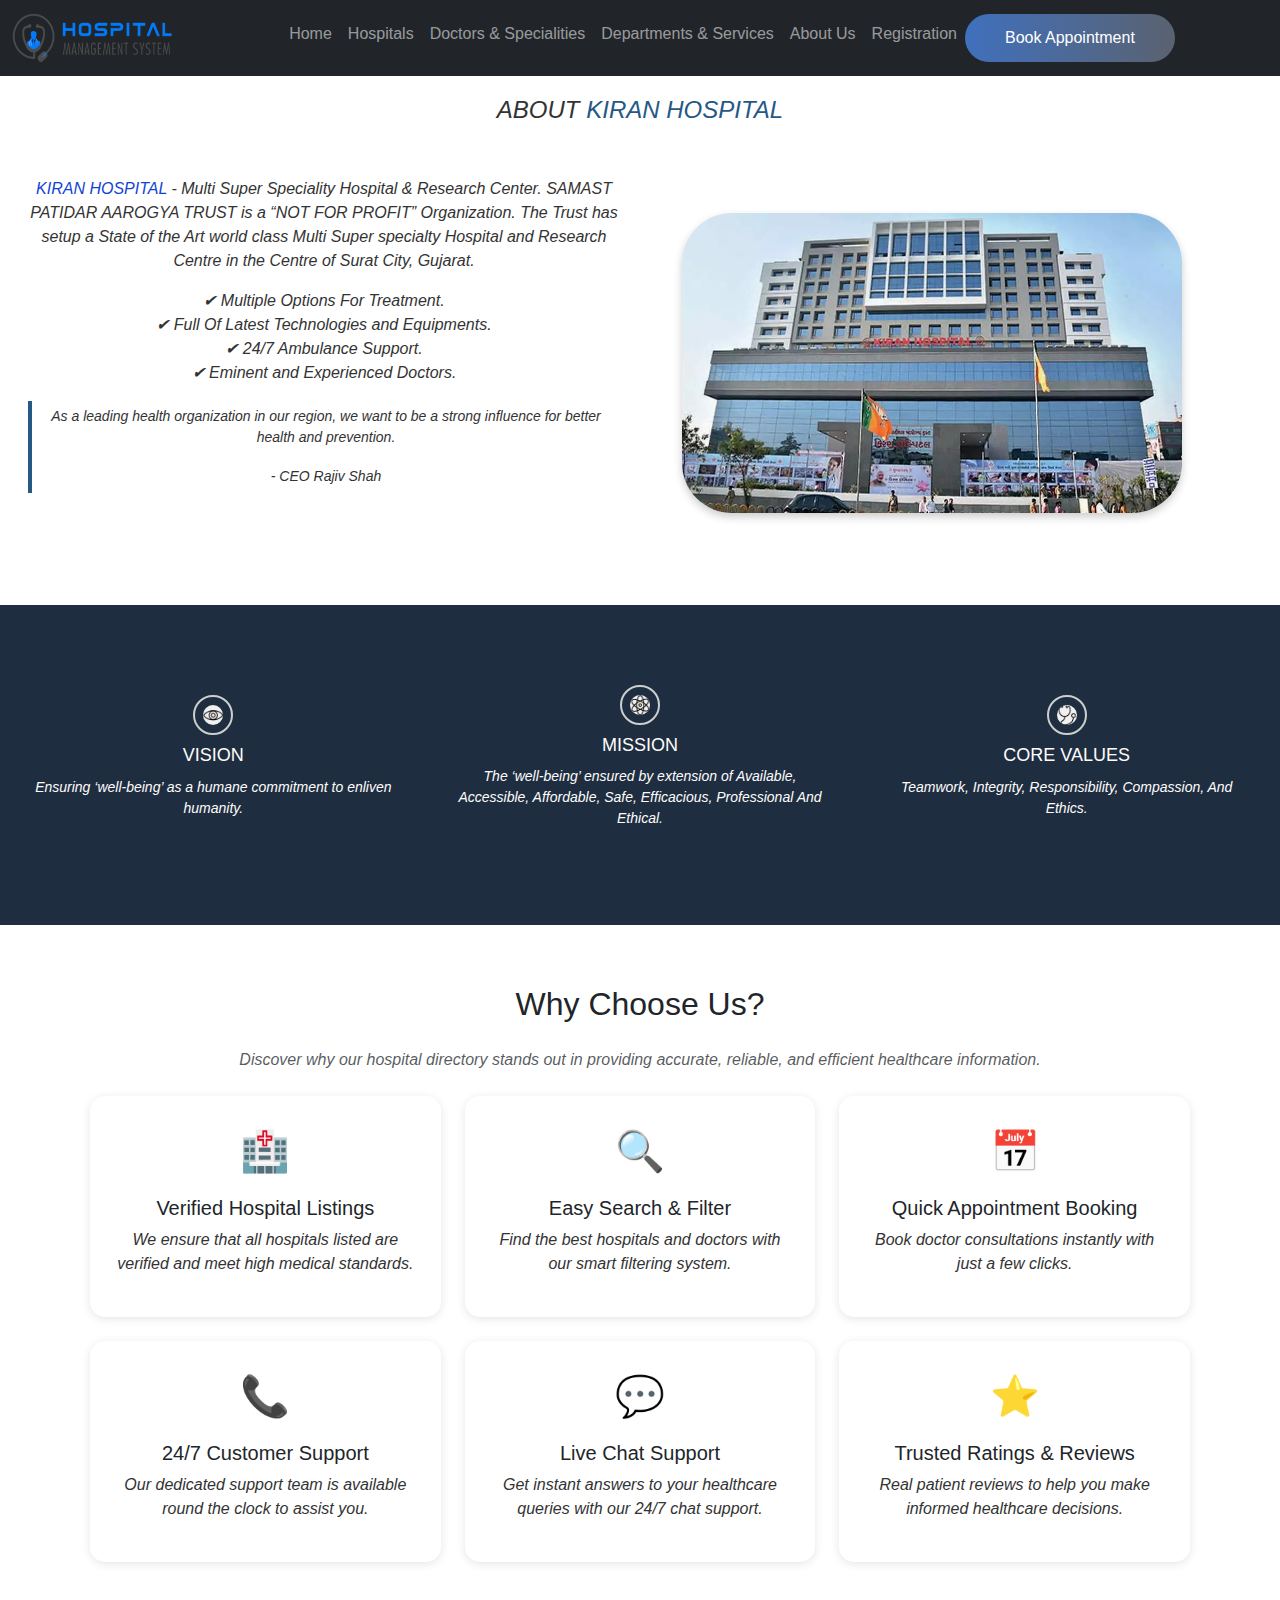
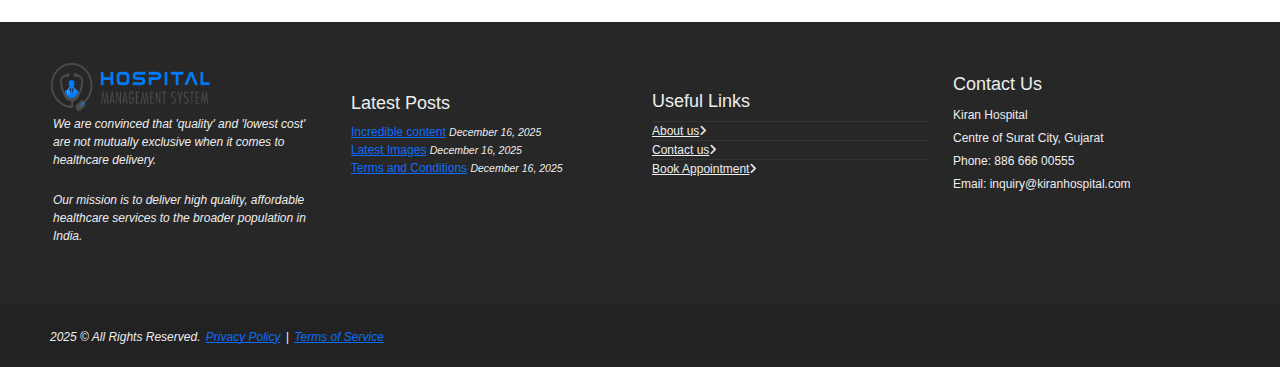
==== hospitality/about.html @ 4baf5c6f "upload files" ====
<!DOCTYPE html>
<html lang="en">
<head>
    <meta charset="UTF-8">
    <meta name="viewport" content="width=device-width, initial-scale=1.0">
    <title>hms about</title>

    <!-- Web Fonts -->
    <link rel="stylesheet" href="//fonts.googleapis.com/css?family=Open+Sans:400,300,600&amp;subset=cyrillic,latin">

    <!-- Bootstrap CSS -->
    <link href="https://cdn.jsdelivr.net/npm/bootstrap@5.3.0/dist/css/bootstrap.min.css" rel="stylesheet">
    <link rel="stylesheet" href="https://cdn.jsdelivr.net/npm/bootstrap@5.2.3/dist/css/bootstrap.min.css">
    <link rel="stylesheet" href="https://cdnjs.cloudflare.com/ajax/libs/font-awesome/6.7.2/css/all.min.css"/>
    <!-- Custom CSS -->
    <link rel="stylesheet" href="css\header.css">
    <link rel="stylesheet" href="css\about.css">
    <link rel="stylesheet" href="css\hospital.css">
    <link rel="stylesheet" href="css\profile.css">
    <link rel="stylesheet" href="css\footer.css">
</head>
<body>
    <!-- Navigation Bar -->
    <nav class="navbar navbar-expand-lg navbar-dark bg-dark">
        <div class="container-fluid">
            <a class="navbar-brand" href="index.html">
                <img src="img\logo\hms.png" width="160" height="50" alt="Logo">
            </a>
            <button class="navbar-toggler" type="button" data-bs-toggle="collapse" data-bs-target="#navbarNav">
                <span class="navbar-toggler-icon"></span>
            </button>
            <div class="collapse navbar-collapse" id="navbarNav">
                <ul class="navbar-nav mx-auto">
                    <li class="nav-item"><a class="nav-link" href="index.html">Home</a></li>
                    <li class="nav-item"><a class="nav-link" href="hospital.html">Hospitals</a></li>
                    <li class="nav-item"><a class="nav-link" href="doctor.html">Doctors & Specialities</a></li>
                    <li class="nav-item"><a class="nav-link" href="department.html">Departments & Services</a></li>
                    <li class="nav-item"><a class="nav-link" href="about.html">About Us</a></li>
                    <li id="registerOption" class="nav-item"><a class="nav-link" href="register.html">Registration</a></li>
                    <button class="nav-button animated-btn" onclick="redirectToBooking()">Book Appointment</button>
                    <li id="profileNav" class="nav-item" style="display: none;">
                        <div id="profileContainer">
                            <div id="profileLogo" class="profile-logo"></div>
                            <span id="profileInitial" style="display: none;">U</span>
                            <span id="dropdownArrow">▼</span>
                        </div>
                        <div id="profileDropdown" class="dropdown1">
                            <a href="profile.html">Edit Profile</a>
                            <a href="#">Help & Support</a>
                            <a href="#" id="logout">Logout</a>
                        </div>
                    </li>
                </ul>
            </div>
        </div>
    </nav>

    <!--==== About Heading ====-->
    <!-- ===About Section 1 ===-->
    <!-- Slider with Content -->
    <div id="slide" style="position: relative; text-align: center; color: white;">
        <div class="slideshow-container">
            <!-- Slide 1 -->
            <div class="mySlides">
                <h2>ABOUT<span style="color: #265885;"> KIRAN HOSPITAL</span></h2><br>
                <div class="row">
                    <div class="col-md-6" style="margin-bottom: 40px; padding: 20px;">
                        <p><span style="color: #1343d5;">KIRAN HOSPITAL </span> - Multi Super Speciality Hospital & Research Center. SAMAST PATIDAR AAROGYA TRUST is a “NOT FOR PROFIT” Organization. The Trust has setup a State of the Art world class Multi Super specialty Hospital and Research Centre in the Centre of Surat City, Gujarat.</p>
                        <ul class="list-unstyled">
                            <li>✔ Multiple Options For Treatment.</li>
                            <li>✔ Full Of Latest Technologies and Equipments.</li>
                            <li>✔ 24/7 Ambulance Support.</li>
                            <li>✔ Eminent and Experienced Doctors.</li>
                        </ul>
                        <blockquote>
                            <p>As a leading health organization in our region, we want to be a strong influence for better health and prevention.</p>
                            <small>- CEO Rajiv Shah</small>
                        </blockquote>
                    </div>
                    <div class="col-md-6">
                        <img style="border-radius: 50px; margin-left: 30px;" src="img\bg\kiran.jpg" width="500" height="350" alt="">
                    </div>
                </div>
            </div>

            <!-- Slide 2 -->
            <div class="mySlides">
                <h2>ABOUT<span style="color: #265885;"> SUNSHINE GLOBAL HOSPITAL</span></h2><br>
                <div class="row">
                    <div class="col-md-6" style="margin-bottom: 40px; padding: 20px;">
                        <p><span style="color: #2a39d6;">SUNSHINE GLOBAL HOSPITAL</span> - (A unit of M/s. Baroda Medicare Private Limited), located strategically in Vadodara and Surat, are NABH Accredited Multi-Specialty Hospitals offering super specialty services for over 14 and 9 years respectively.</p>
                        <ul class="list-unstyled">
                            <li>✔ Advanced heart surgeries.</li>
                            <li>✔ 24/7 Emergency Cardiac Care.</li>
                            <li>✔ Non-invasive heart treatments.</li>
                        </ul>
                        <blockquote>
                            <p>As leading Tertiary Care Hospitals in Central and South Gujarat, we provide comprehensive 24*7 healthcare solutions. </p>
                            <small>- CEO Ravindra V. Karanjekar</small>
                        </blockquote>
                    </div>
                    <div class="col-md-6">
                        <img style="border-radius: 50px; margin-left: 30px;" src="img\bg\sunshine.jpg" width="500" height="350" alt="">
                    </div>
                </div>
            </div>

            <!-- Slide 3 -->
            <div class="mySlides">
                <h2>ABOUT<span style="color: #265885;"> UNIQUE HOSPITAL</span></h2><br>
                <div class="row">
                    <div class="col-md-6" style="margin-bottom: 40px; padding: 20px;">
                        <p><span style="color: #214fe5;">UNIQUE HOSPITAL</span> - The best healthcare professionals provide Comprehensive healthcare. It is located at Adajan. It provides advanced levels of care in over different specialties including Plastic Surgery, Gynecology and Obstetrics, Pediatrics, Psychology, Physiotherapy, Radiology, Neurology, Urology.</p>
                        <ul class="list-unstyled">
                            <li>✔ High-Resolution MRI & CT Scans.</li>
                            <li>✔ Fully Automated Pathology Lab.</li>
                        </ul>
                        <blockquote>
                            <p> A leading healthcare institution dedicated to providing a wide range of medical services and treatments. </p>
                            <small>- CEO Parshottam G. Koradia</small>
                        </blockquote>
                    </div>
                    <div class="col-md-6">
                        <img style="border-radius: 50px; margin-left: 30px;" src="img\bg\unique1.jpg" width="500" height="350" alt="">
                    </div>
                </div>
            </div>

            <!-- Navigation Buttons -->
            <a class="prev" onclick="plusSlides(-1)">&#10094;</a>
            <a class="next" onclick="plusSlides(1)">&#10095;</a>
        </div>

        <!-- Dots for Navigation -->
        <div style="text-align:center; margin-top: 10px;">
            <span class="dot" onclick="currentSlide(1)"></span>
            <span class="dot" onclick="currentSlide(2)"></span>
            <span class="dot" onclick="currentSlide(3)"></span>
        </div>
    </div><br>  
    <!-- JavaScript -->
    <script>
        let slideIndex = 1;
        showSlides(slideIndex);

        function plusSlides(n) {
        showSlides(slideIndex += n);
        }

        function currentSlide(n) {
        showSlides(slideIndex = n);
        }

        function showSlides(n) {
        let i;
        let slides = document.getElementsByClassName("mySlides");
        let dots = document.getElementsByClassName("dot");
        
        if (n > slides.length) { slideIndex = 1; }
        if (n < 1) { slideIndex = slides.length; }
        
        for (i = 0; i < slides.length; i++) {
            slides[i].style.display = "none";
        }
        
        for (i = 0; i < dots.length; i++) {
            dots[i].className = dots[i].className.replace(" active", "");
        }
        
        slides[slideIndex - 1].style.display = "block";
        dots[slideIndex - 1].className += " active";
        }

        // Auto Slide Change Every 5 Seconds
        setInterval(() => { plusSlides(1); }, 5000);
    </script>            
    <!-- ===End About Section 1 ===-->

    <!--=== About Section 2 ===-->
    <div class="container-fluid aboutSection">
        <div class="row service-block-v6 text-center">
            <div class="col-md-4">
                <i class="icon-custom rounded-x icon-color-u">
                    <img class="icon" src="img\medical\002.png">
                </i>
                <div class="service-desc">
                    <h2>Vision</h2>
                    <p>Ensuring ‘well-being’ as a humane commitment to enliven humanity.</p>
                </div>
            </div>
            <div class="col-md-4">
                <i class="icon-custom rounded-x icon-color-u">
                    <img class="icon" src="img\medical\007.png">
                </i>
                <div class="service-desc">
                    <h2>Mission</h2>
                    <p>The ‘well-being’ ensured by extension of Available, Accessible, Affordable, Safe, Efficacious, Professional And Ethical.</p>
                </div>
            </div>
            <div class="col-md-4">
                <i class="icon-custom rounded-x icon-color-u">
                    <img class="icon" src="img\medical\008.png">
                </i>
                <div class="service-desc">
                    <h2>Core Values</h2>
                    <p>Teamwork, Integrity, Responsibility, Compassion, And Ethics.</p>
                </div>
            </div>
        </div><!-- /row -->
    </div><!-- /container-fluid -->
    <!--=== End About Section 2===-->

    <!--=== About Section 3 ===-->
    <div class="container choose-section">
        <h2 class="mb-4">Why Choose Us?</h2>
        <p class="text-muted">Discover why our hospital directory stands out in providing accurate, reliable, and efficient healthcare information.</p>
        
        <div class="row mt-4">
            <div class="col-md-4 fade-in">
                <div class="choose-card">
                    <div class="icon">🏥</div>
                    <h5>Verified Hospital Listings</h5>
                    <p>We ensure that all hospitals listed are verified and meet high medical standards.</p>
                </div>
            </div>
            <div class="col-md-4 fade-in">
                <div class="choose-card">
                    <div class="icon">🔍</div>
                    <h5>Easy Search & Filter</h5>
                    <p>Find the best hospitals and doctors with our smart filtering system.</p>
                </div>
            </div>
            <div class="col-md-4 fade-in">
                <div class="choose-card">
                    <div class="icon">📅</div>
                    <h5>Quick Appointment Booking</h5>
                    <p>Book doctor consultations instantly with just a few clicks.</p>
                </div>
            </div>
        </div>

        <div class="row mt-4">
            <div class="col-md-4 fade-in">
                <div class="choose-card">
                    <div class="icon">📞</div>
                    <h5>24/7 Customer Support</h5>
                    <p>Our dedicated support team is available round the clock to assist you.</p>
                </div>
            </div>
            <div class="col-md-4 fade-in">
                <div class="choose-card">
                    <div class="icon">💬</div>
                    <h5>Live Chat Support</h5>
                    <p>Get instant answers to your healthcare queries with our 24/7 chat support.</p>
                </div>
            </div>            
            <div class="col-md-4 fade-in">
                <div class="choose-card">
                    <div class="icon">⭐</div>
                    <h5>Trusted Ratings & Reviews</h5>
                    <p>Real patient reviews to help you make informed healthcare decisions.</p>
                </div>
            </div>
        </div>
    </div>

    <script>
        $(document).ready(function () {
            function revealElements() {
                $(".fade-in").each(function () {
                    var elementTop = $(this).offset().top;
                    var windowBottom = $(window).scrollTop() + $(window).height();
                    if (elementTop < windowBottom - 50) {
                        $(this).addClass("visible");
                    }
                });
            }
            revealElements();
            $(window).scroll(revealElements);
        });
    </script>

    <!--=== End About Section 3===-->
    
    
    <!--==== Footer ====-->
    <div class="footer-v1">
        <div class="footer">
            <div class="container1">
                <div class="row">
                    <!-- About -->
                    <div class="col-md-3 md-margin-bottom-40">
                        <a href="index.html"><img id="logo-footer" class="footer-logo" src="img\logo\hms.png" width="160" height="50" alt="Logo" alt=""></a>
                        <p>We are convinced that 'quality' and 'lowest cost' are not mutually exclusive when it comes to healthcare delivery.</p>
                        <p>Our mission is to deliver high quality, affordable healthcare services to the broader population in India.</p>
                    </div><!--/col-md-3-->
                    <!-- End About -->

                    <!-- Latest -->
                    <div class="col-md-3" style="margin-bottom: 40px;">
                        <div class="posts">
                            <div class="headline"><h2>Latest Posts</h2></div>
                            <ul class="list-unstyled latest-list">
                                <li>
                                    <a href="blog.html">Incredible content</a>
                                    <small>December 16, 2025</small>
                                </li>
                                <li>
                                    <a href="gallery.html">Latest Images</a>
                                    <small>December 16, 2025</small>
                                </li>
                                <li>
                                    <a href="terms.html">Terms and Conditions</a>
                                    <small>December 16, 2025</small>
                                </li>
                            </ul>
                        </div>
                    </div><!--/col-md-3-->
                    <!-- End Latest -->

                    <!-- Link List -->
                    <div class="col-md-3" style="margin-bottom: 40px;">
                        <div class="headline"><h2>Useful Links</h2></div>
                        <ul class="list-unstyled link-list">
                            <li><a href="about.html">About us</a><i class="fa fa-angle-right"></i></li>
                            <li><a href="contact.html">Contact us</a><i class="fa fa-angle-right"></i></li>
                            <li><a href="book.html">Book Appointment</a><i class="fa fa-angle-right"></i></li>
                        </ul>
                    </div><!--/col-md-3-->
                    <!-- End Link List -->

                    <!-- Address -->
                    <div class="col-md-3 map-img" style="margin-bottom: 40px;">
                        <div class="headline"><h2>Contact Us</h2></div>
                        <address class="md-margin-bottom-40">
                            Kiran Hospital <br />
                            Centre of Surat City, Gujarat <br />
                            Phone: 886 666 00555 <br />
                            Email: inquiry@kiranhospital.com  
                        </address>
                    </div><!--/col-md-3-->
                    <!-- End Address -->
                </div>
            </div>
        </div><!--/footer-->

        <div class="copyright">
            <div class="container1">
                <div class="row">
                    <div class="col-md-6">
                        <p>
                            2025 &copy; All Rights Reserved.
                            <a href="privacy.html">Privacy Policy</a> | <a href="terms.html">Terms of Service</a>
                        </p>
                    </div>
                    <!-- Social Links -->
                    <!-- <div class="col-md-6">
                        <ul class="footer-socials list-inline">
                            <li>
                                <a href="http://www.facebook.com" class="tooltips" data-toggle="tooltip" data-placement="top" title="" data-original-title="Facebook">
                                    <i class="fa fa-facebook"></i>
                                </a>
                            </li>
                            <li>
                                <a href="http://www.skype.com" class="tooltips" data-toggle="tooltip" data-placement="top" title="" data-original-title="Skype">
                                    <i class="fa fa-skype"></i>
                                </a>
                            </li>
                            <li>
                                <a href="http://www.googleplus.com" class="tooltips" data-toggle="tooltip" data-placement="top" title="" data-original-title="Google Plus">
                                    <i class="fa fa-google-plus"></i>
                                </a>
                            </li>
                            <li>
                                <a href="http://www.linkedin.com" class="tooltips" data-toggle="tooltip" data-placement="top" title="" data-original-title="Linkedin">
                                    <i class="fa fa-linkedin"></i>
                                </a>
                            </li>
                            <li>
                                <a href="http://www.Pinterest.com" class="tooltips" data-toggle="tooltip" data-placement="top" title="" data-original-title="Pinterest">
                                    <i class="fa fa-pinterest"></i>
                                </a>
                            </li>
                            <li>
                                <a href="http://www.twitter.com" class="tooltips" data-toggle="tooltip" data-placement="top" title="" data-original-title="Twitter">
                                    <i class="fa fa-twitter"></i>
                                </a>
                            </li>
                        </ul>
                    </div> -->
                    <!-- End Social Links -->
                </div>
            </div>
        </div><!--/copyright-->
    </div>
    <!--=== End Footer ===-->

    <!-- Bootstrap JS and jQuery -->
    <!-- <script src="https://code.jquery.com/jquery-3.7.0.min.js"></script> -->
    <script src="https://cdn.jsdelivr.net/npm/bootstrap@5.3.0/dist/js/bootstrap.bundle.min.js"></script>

    <!-- Custom JS -->
    <script src="script.js"></script>
    <script src="js/header.js"></script>

</body>
</html>
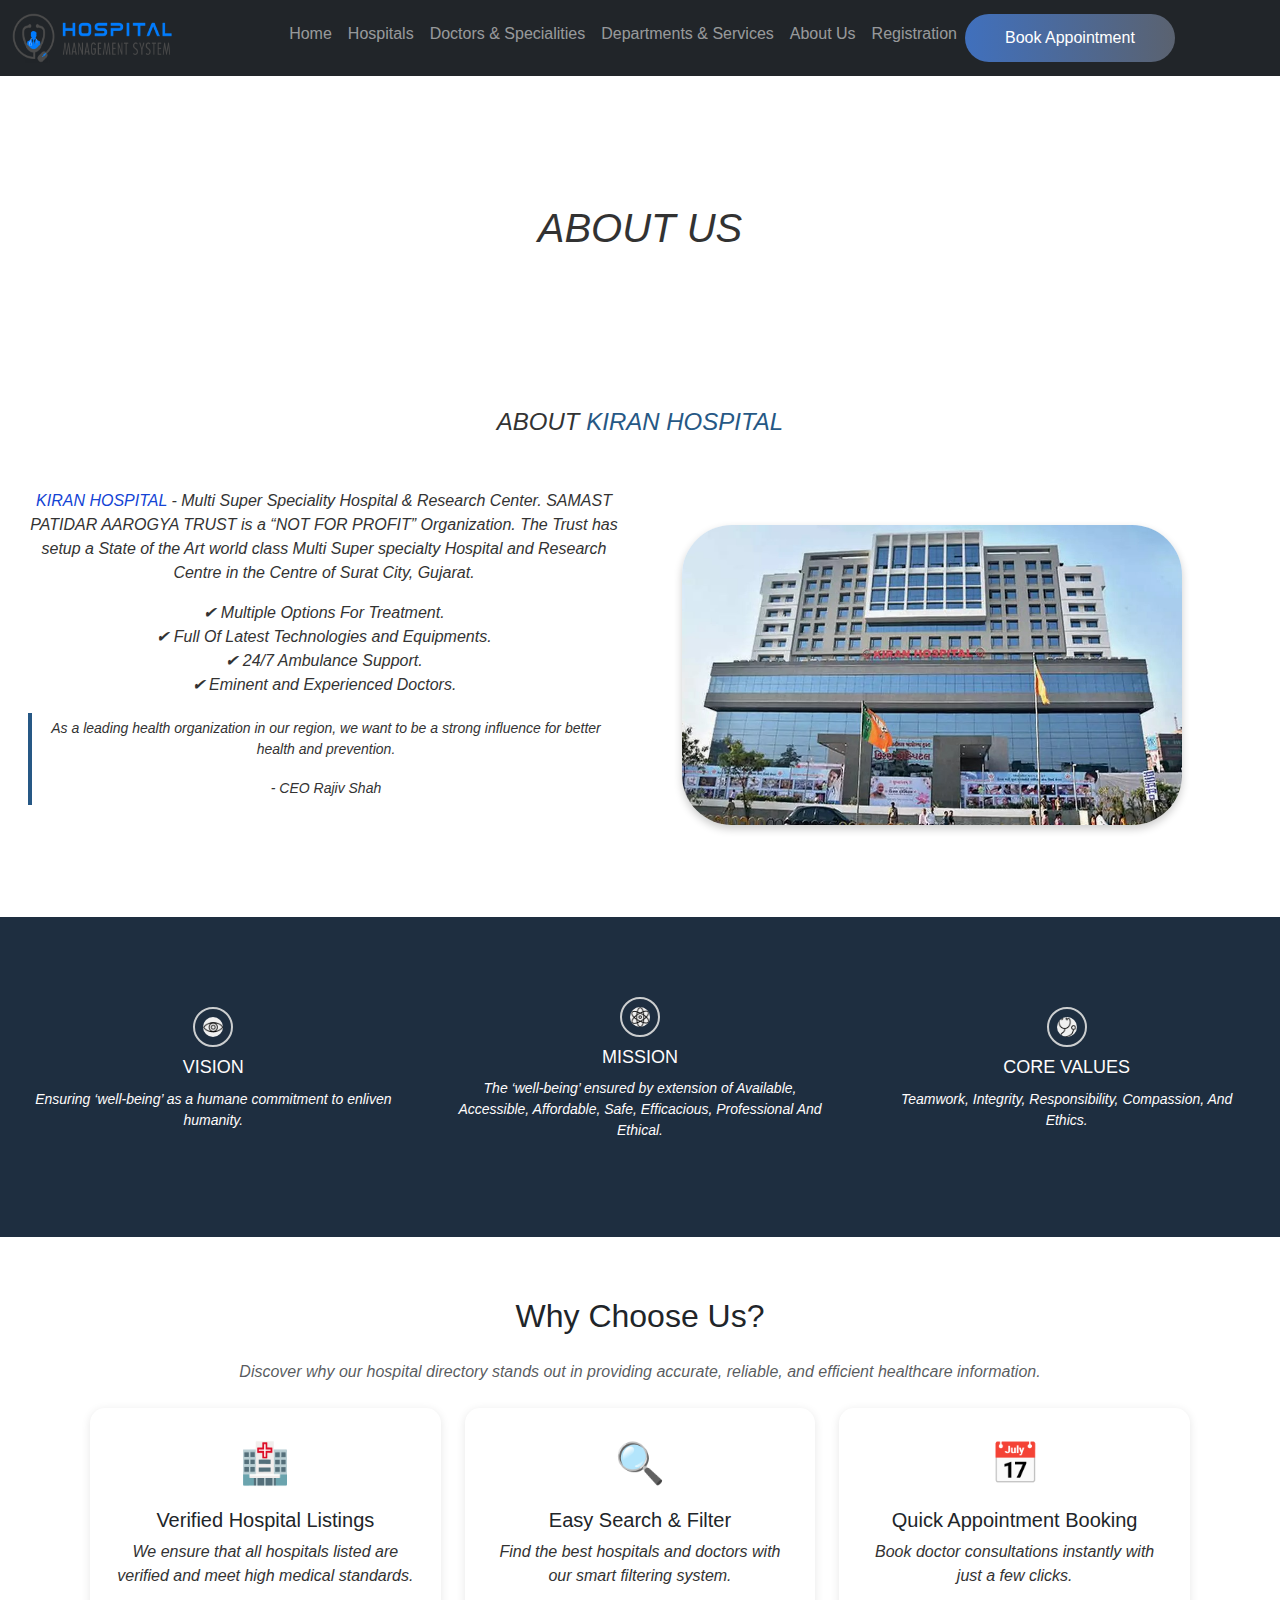
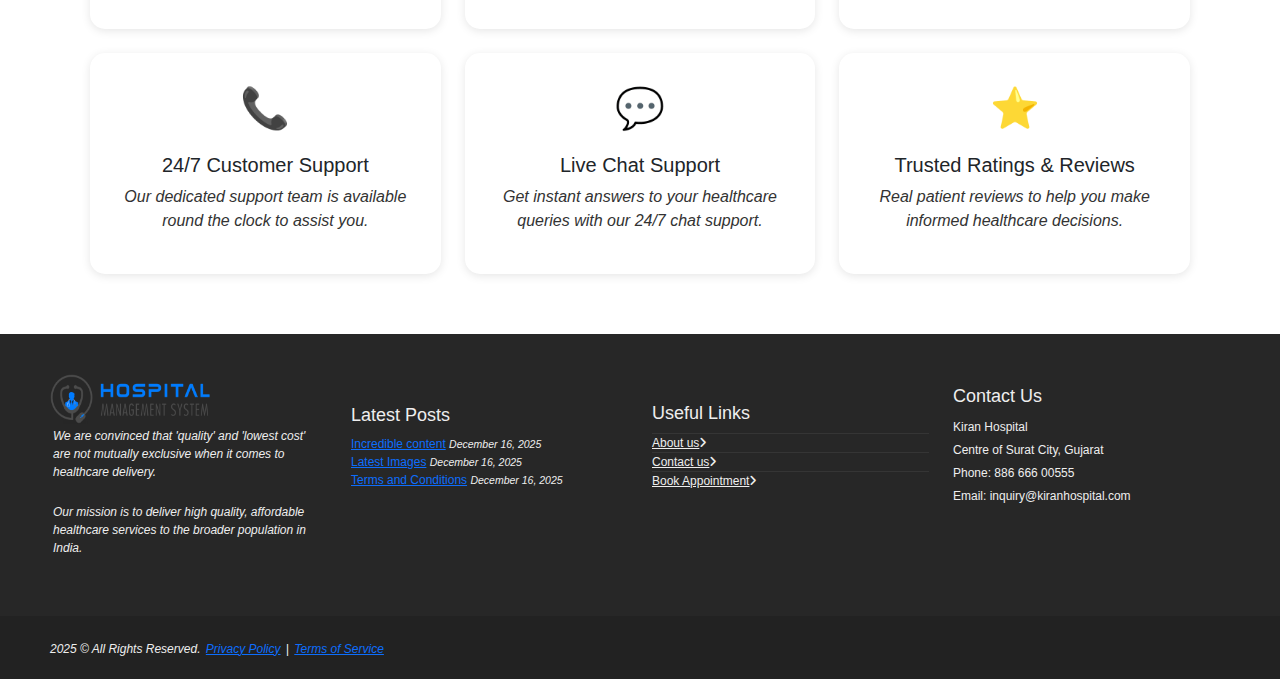
==== commit d7a170cd: "upload" ====
--- a/hospitality/about.html
+++ b/hospitality/about.html
@@ -15,7 +15,6 @@
     <!-- Custom CSS -->
     <link rel="stylesheet" href="css\header.css">
     <link rel="stylesheet" href="css\about.css">
-    <link rel="stylesheet" href="css\hospital.css">
     <link rel="stylesheet" href="css\profile.css">
     <link rel="stylesheet" href="css\footer.css">
 </head>
@@ -38,16 +37,16 @@
                     <li class="nav-item"><a class="nav-link" href="about.html">About Us</a></li>
                     <li id="registerOption" class="nav-item"><a class="nav-link" href="register.html">Registration</a></li>
                     <button class="nav-button animated-btn" onclick="redirectToBooking()">Book Appointment</button>
-                    <li id="profileNav" class="nav-item" style="display: none;">
-                        <div id="profileContainer">
-                            <div id="profileLogo" class="profile-logo"></div>
-                            <span id="profileInitial" style="display: none;">U</span>
+                    <li id="profileNav" class="nav-item dropdown" style="display: none;">
+                        <div id="profileContainer" class="profile-logo-container">
+                            <img id="navProfilePic" class="profile-img" src="" alt="Profile" style="display: none;">
+                            <div id="navProfileInitial" class="profile-initial">U</div>
                             <span id="dropdownArrow">▼</span>
                         </div>
-                        <div id="profileDropdown" class="dropdown1">
-                            <a href="profile.html">Edit Profile</a>
-                            <a href="#">Help & Support</a>
-                            <a href="#" id="logout">Logout</a>
+                        <div id="profileDropdown" class="dropdown-menu">
+                            <a href="profile.html" class="dropdown-item">Edit Profile</a>
+                            <a href="#" class="dropdown-item">Help & Support</a>
+                            <a href="#" id="logout" class="dropdown-item">Logout</a>
                         </div>
                     </li>
                 </ul>
@@ -56,6 +55,11 @@
     </nav>
 
     <!--==== About Heading ====-->
+    <section class="parallax-1">
+        <div class="parallax-inner">
+            <center><h1>ABOUT US</h1></center>
+        </div>
+    </section>
     <!-- ===About Section 1 ===-->
     <!-- Slider with Content -->
     <div id="slide" style="position: relative; text-align: center; color: white;">
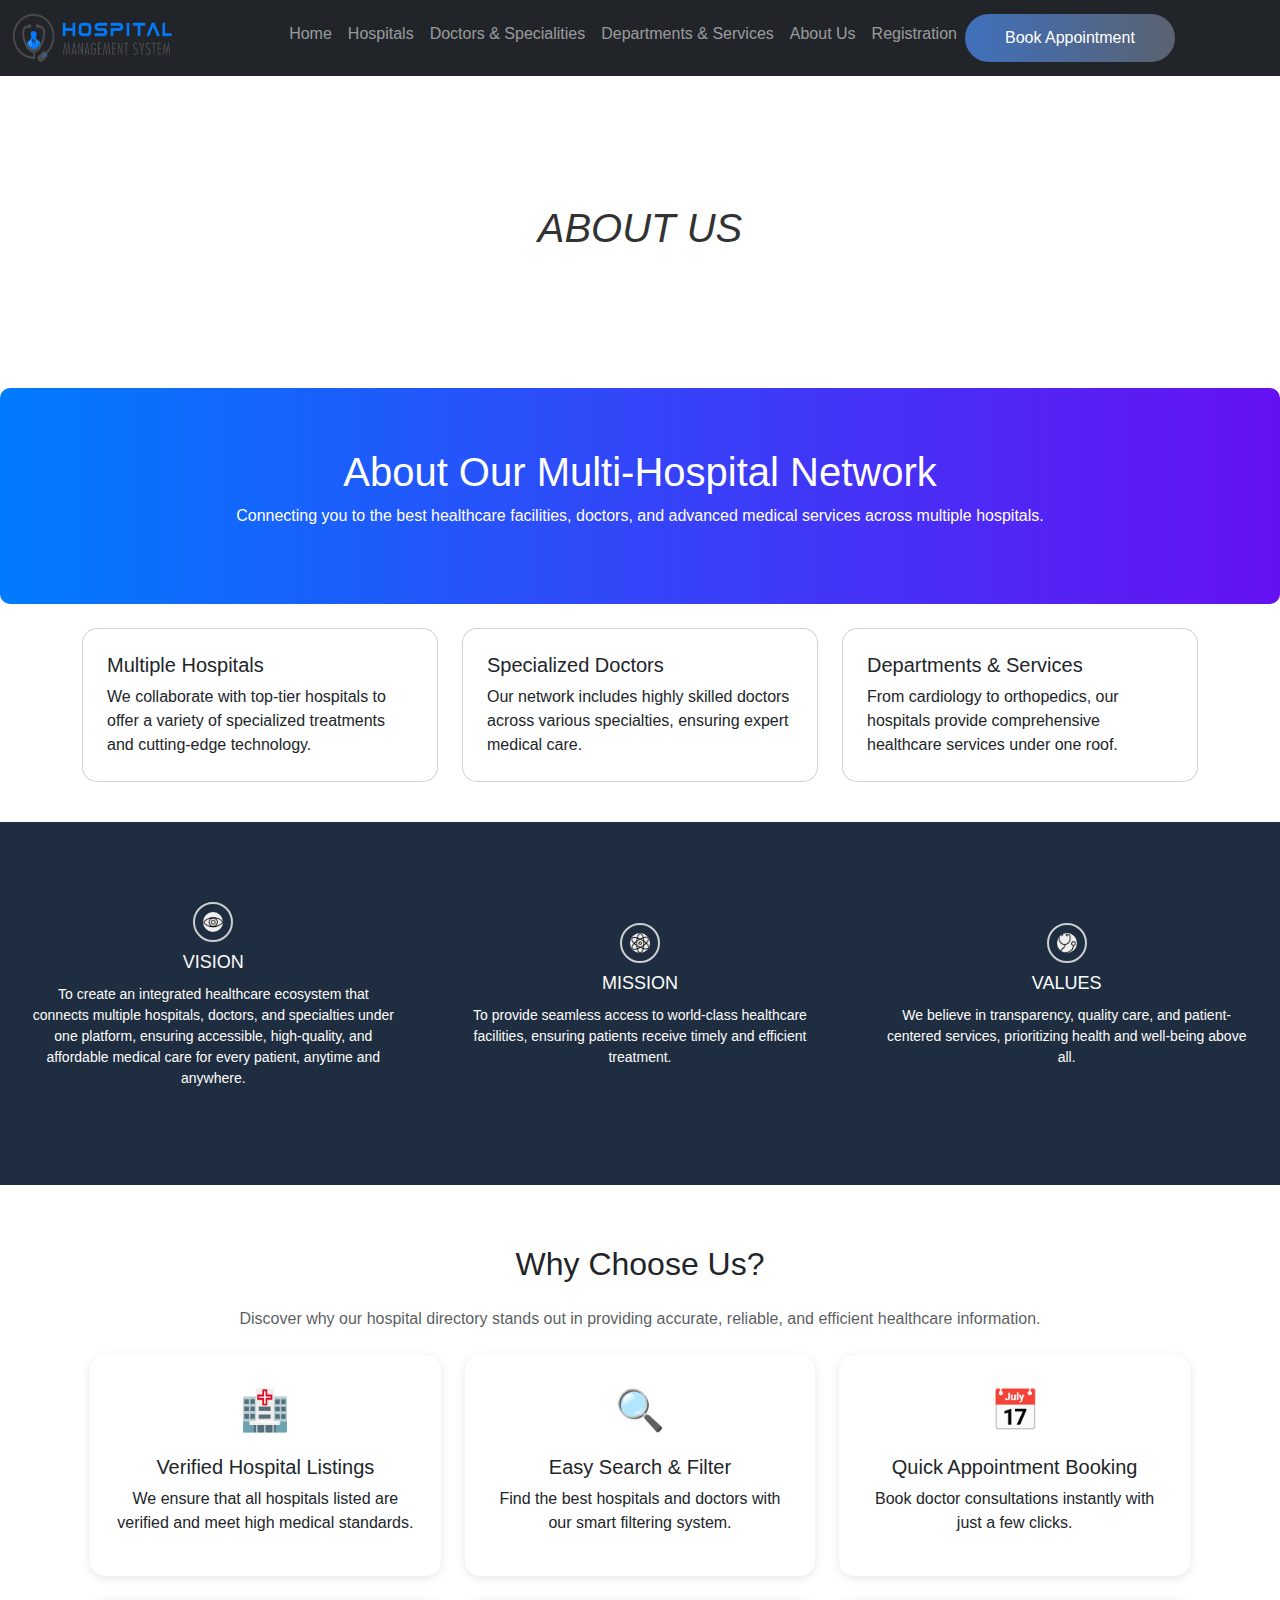
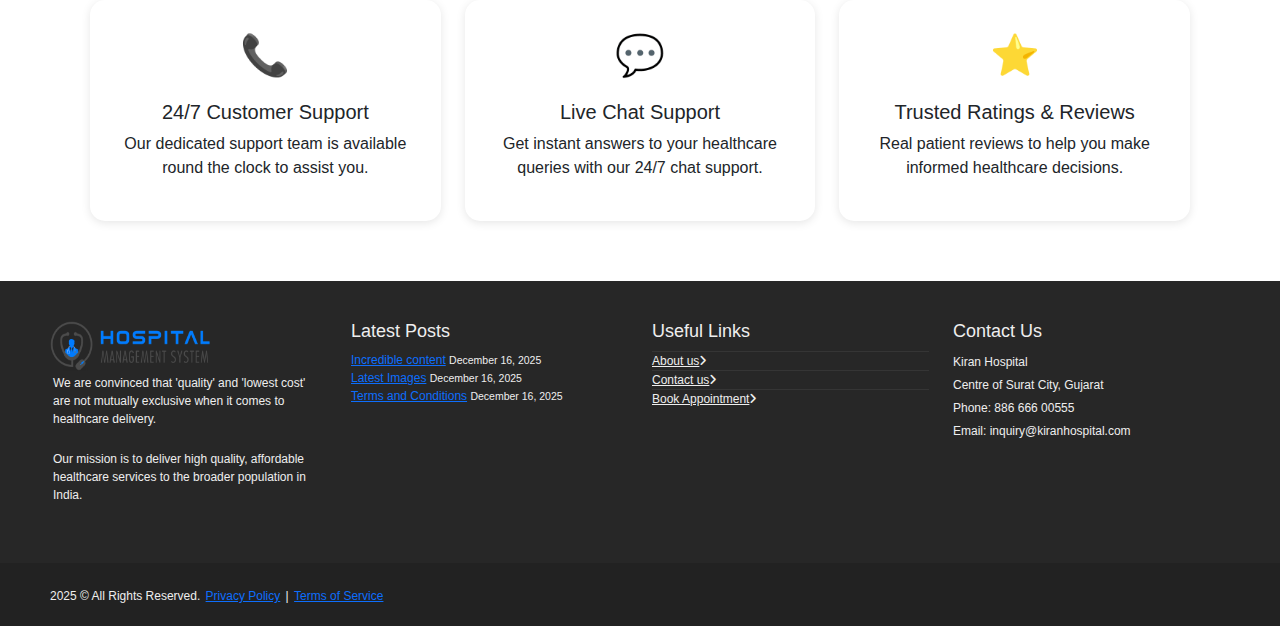
==== commit 65a4d382: "upload" ====
--- a/hospitality/about.html
+++ b/hospitality/about.html
@@ -17,6 +17,7 @@
     <link rel="stylesheet" href="css\about.css">
     <link rel="stylesheet" href="css\profile.css">
     <link rel="stylesheet" href="css\footer.css">
+
 </head>
 <body>
     <!-- Navigation Bar -->
@@ -60,124 +61,49 @@
             <center><h1>ABOUT US</h1></center>
         </div>
     </section>
+    
     <!-- ===About Section 1 ===-->
-    <!-- Slider with Content -->
-    <div id="slide" style="position: relative; text-align: center; color: white;">
-        <div class="slideshow-container">
-            <!-- Slide 1 -->
-            <div class="mySlides">
-                <h2>ABOUT<span style="color: #265885;"> KIRAN HOSPITAL</span></h2><br>
-                <div class="row">
-                    <div class="col-md-6" style="margin-bottom: 40px; padding: 20px;">
-                        <p><span style="color: #1343d5;">KIRAN HOSPITAL </span> - Multi Super Speciality Hospital & Research Center. SAMAST PATIDAR AAROGYA TRUST is a “NOT FOR PROFIT” Organization. The Trust has setup a State of the Art world class Multi Super specialty Hospital and Research Centre in the Centre of Surat City, Gujarat.</p>
-                        <ul class="list-unstyled">
-                            <li>✔ Multiple Options For Treatment.</li>
-                            <li>✔ Full Of Latest Technologies and Equipments.</li>
-                            <li>✔ 24/7 Ambulance Support.</li>
-                            <li>✔ Eminent and Experienced Doctors.</li>
-                        </ul>
-                        <blockquote>
-                            <p>As a leading health organization in our region, we want to be a strong influence for better health and prevention.</p>
-                            <small>- CEO Rajiv Shah</small>
-                        </blockquote>
-                    </div>
-                    <div class="col-md-6">
-                        <img style="border-radius: 50px; margin-left: 30px;" src="img\bg\kiran.jpg" width="500" height="350" alt="">
-                    </div>
-                </div>
-            </div>
-
-            <!-- Slide 2 -->
-            <div class="mySlides">
-                <h2>ABOUT<span style="color: #265885;"> SUNSHINE GLOBAL HOSPITAL</span></h2><br>
-                <div class="row">
-                    <div class="col-md-6" style="margin-bottom: 40px; padding: 20px;">
-                        <p><span style="color: #2a39d6;">SUNSHINE GLOBAL HOSPITAL</span> - (A unit of M/s. Baroda Medicare Private Limited), located strategically in Vadodara and Surat, are NABH Accredited Multi-Specialty Hospitals offering super specialty services for over 14 and 9 years respectively.</p>
-                        <ul class="list-unstyled">
-                            <li>✔ Advanced heart surgeries.</li>
-                            <li>✔ 24/7 Emergency Cardiac Care.</li>
-                            <li>✔ Non-invasive heart treatments.</li>
-                        </ul>
-                        <blockquote>
-                            <p>As leading Tertiary Care Hospitals in Central and South Gujarat, we provide comprehensive 24*7 healthcare solutions. </p>
-                            <small>- CEO Ravindra V. Karanjekar</small>
-                        </blockquote>
-                    </div>
-                    <div class="col-md-6">
-                        <img style="border-radius: 50px; margin-left: 30px;" src="img\bg\sunshine.jpg" width="500" height="350" alt="">
-                    </div>
-                </div>
-            </div>
-
-            <!-- Slide 3 -->
-            <div class="mySlides">
-                <h2>ABOUT<span style="color: #265885;"> UNIQUE HOSPITAL</span></h2><br>
-                <div class="row">
-                    <div class="col-md-6" style="margin-bottom: 40px; padding: 20px;">
-                        <p><span style="color: #214fe5;">UNIQUE HOSPITAL</span> - The best healthcare professionals provide Comprehensive healthcare. It is located at Adajan. It provides advanced levels of care in over different specialties including Plastic Surgery, Gynecology and Obstetrics, Pediatrics, Psychology, Physiotherapy, Radiology, Neurology, Urology.</p>
-                        <ul class="list-unstyled">
-                            <li>✔ High-Resolution MRI & CT Scans.</li>
-                            <li>✔ Fully Automated Pathology Lab.</li>
-                        </ul>
-                        <blockquote>
-                            <p> A leading healthcare institution dedicated to providing a wide range of medical services and treatments. </p>
-                            <small>- CEO Parshottam G. Koradia</small>
-                        </blockquote>
-                    </div>
-                    <div class="col-md-6">
-                        <img style="border-radius: 50px; margin-left: 30px;" src="img\bg\unique1.jpg" width="500" height="350" alt="">
-                    </div>
-                </div>
-            </div>
-
-            <!-- Navigation Buttons -->
-            <a class="prev" onclick="plusSlides(-1)">&#10094;</a>
-            <a class="next" onclick="plusSlides(1)">&#10095;</a>
-        </div>
-
-        <!-- Dots for Navigation -->
-        <div style="text-align:center; margin-top: 10px;">
-            <span class="dot" onclick="currentSlide(1)"></span>
-            <span class="dot" onclick="currentSlide(2)"></span>
-            <span class="dot" onclick="currentSlide(3)"></span>
-        </div>
-    </div><br>  
-    <!-- JavaScript -->
+    <section class="about-section">
+        <h1>About Our Multi-Hospital Network</h1>
+        <p>Connecting you to the best healthcare facilities, doctors, and advanced medical services across multiple hospitals.</p>
+    </section>
+    <div class="container mt-4">
+        <div class="row mt-4">
+            <div class="col-md-4">
+                <div class="card p-4">
+                    <h5 class="card-title">Multiple Hospitals</h5>
+                    <p class="card-text">We collaborate with top-tier hospitals to offer a variety of specialized treatments and cutting-edge technology.</p>
+                </div>
+            </div>
+            <div class="col-md-4">
+                <div class="card p-4">
+                    <h5 class="card-title">Specialized Doctors</h5>
+                    <p class="card-text">Our network includes highly skilled doctors across various specialties, ensuring expert medical care.</p>
+                </div>
+            </div>
+            <div class="col-md-4">
+                <div class="card p-4">
+                    <h5 class="card-title">Departments & Services</h5>
+                    <p class="card-text">From cardiology to orthopedics, our hospitals provide comprehensive healthcare services under one roof.</p>
+                </div>
+            </div>
+        </div>
+    </div>
+
     <script>
-        let slideIndex = 1;
-        showSlides(slideIndex);
-
-        function plusSlides(n) {
-        showSlides(slideIndex += n);
-        }
-
-        function currentSlide(n) {
-        showSlides(slideIndex = n);
-        }
-
-        function showSlides(n) {
-        let i;
-        let slides = document.getElementsByClassName("mySlides");
-        let dots = document.getElementsByClassName("dot");
+        $(document).ready(function() {
+            $(".card").hover(
+                function() {
+                    $(this).css("transform", "scale(1.05)");
+                },
+                function() {
+                    $(this).css("transform", "scale(1)");
+                }
+            );
+        });
+    </script>
+
         
-        if (n > slides.length) { slideIndex = 1; }
-        if (n < 1) { slideIndex = slides.length; }
-        
-        for (i = 0; i < slides.length; i++) {
-            slides[i].style.display = "none";
-        }
-        
-        for (i = 0; i < dots.length; i++) {
-            dots[i].className = dots[i].className.replace(" active", "");
-        }
-        
-        slides[slideIndex - 1].style.display = "block";
-        dots[slideIndex - 1].className += " active";
-        }
-
-        // Auto Slide Change Every 5 Seconds
-        setInterval(() => { plusSlides(1); }, 5000);
-    </script>            
     <!-- ===End About Section 1 ===-->
 
     <!--=== About Section 2 ===-->
@@ -189,7 +115,7 @@
                 </i>
                 <div class="service-desc">
                     <h2>Vision</h2>
-                    <p>Ensuring ‘well-being’ as a humane commitment to enliven humanity.</p>
+                    <p>To create an integrated healthcare ecosystem that connects multiple hospitals, doctors, and specialties under one platform, ensuring accessible, high-quality, and affordable medical care for every patient, anytime and anywhere.</p>
                 </div>
             </div>
             <div class="col-md-4">
@@ -198,7 +124,7 @@
                 </i>
                 <div class="service-desc">
                     <h2>Mission</h2>
-                    <p>The ‘well-being’ ensured by extension of Available, Accessible, Affordable, Safe, Efficacious, Professional And Ethical.</p>
+                    <p>To provide seamless access to world-class healthcare facilities, ensuring patients receive timely and efficient treatment.</p>
                 </div>
             </div>
             <div class="col-md-4">
@@ -206,8 +132,8 @@
                     <img class="icon" src="img\medical\008.png">
                 </i>
                 <div class="service-desc">
-                    <h2>Core Values</h2>
-                    <p>Teamwork, Integrity, Responsibility, Compassion, And Ethics.</p>
+                    <h2>Values</h2>
+                    <p>We believe in transparency, quality care, and patient-centered services, prioritizing health and well-being above all.</p>
                 </div>
             </div>
         </div><!-- /row -->
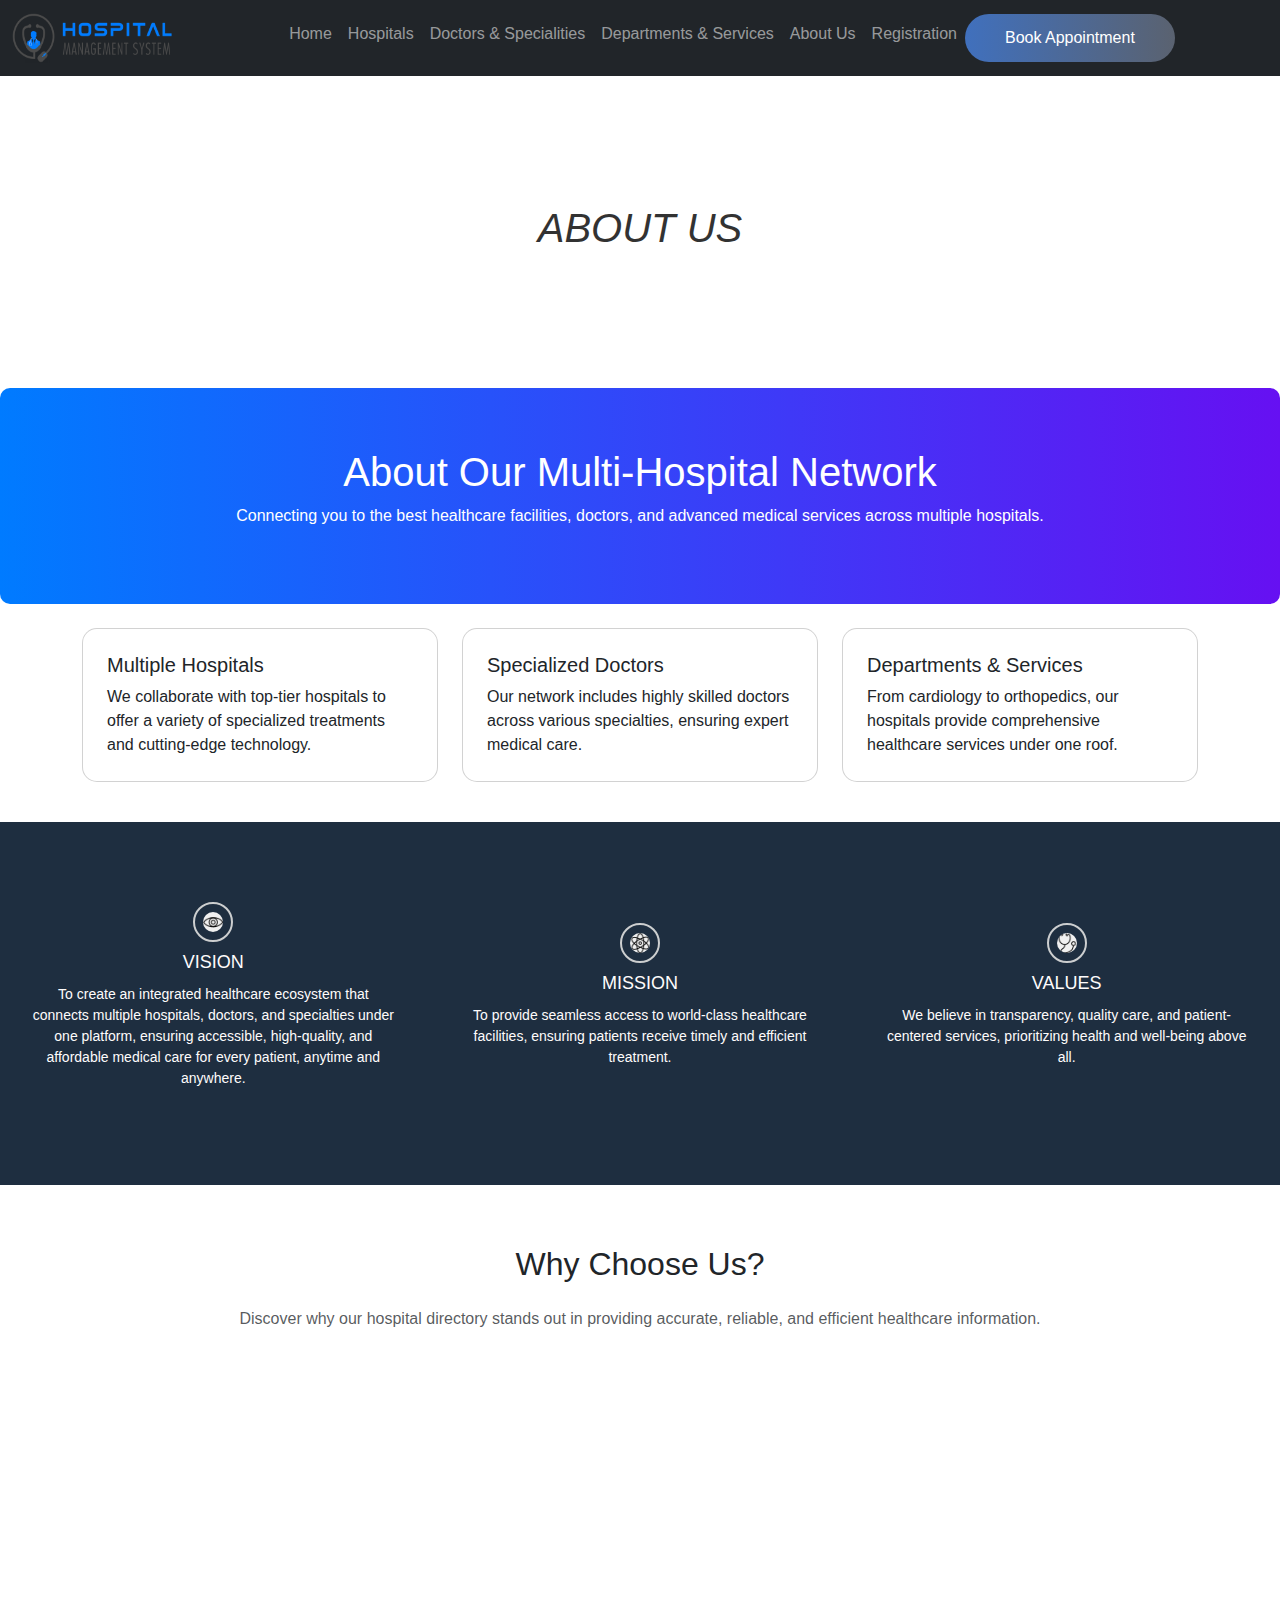
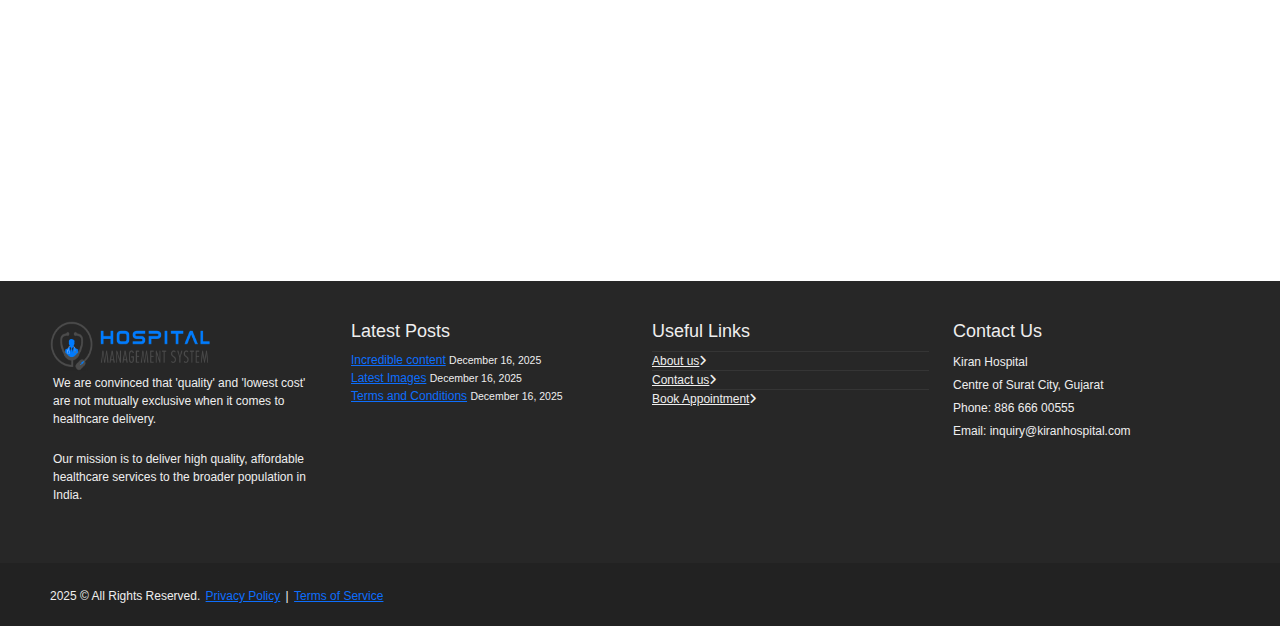
==== commit 91aa0e0c: "upload" ====
--- a/hospitality/about.html
+++ b/hospitality/about.html
@@ -38,19 +38,19 @@
                     <li class="nav-item"><a class="nav-link" href="about.html">About Us</a></li>
                     <li id="registerOption" class="nav-item"><a class="nav-link" href="register.html">Registration</a></li>
                     <button class="nav-button animated-btn" onclick="redirectToBooking()">Book Appointment</button>
-                    <li id="profileNav" class="nav-item dropdown" style="display: none;">
-                        <div id="profileContainer" class="profile-logo-container">
-                            <img id="navProfilePic" class="profile-img" src="" alt="Profile" style="display: none;">
-                            <div id="navProfileInitial" class="profile-initial">U</div>
-                            <span id="dropdownArrow">▼</span>
-                        </div>
-                        <div id="profileDropdown" class="dropdown-menu">
-                            <a href="profile.html" class="dropdown-item">Edit Profile</a>
-                            <a href="#" class="dropdown-item">Help & Support</a>
-                            <a href="#" id="logout" class="dropdown-item">Logout</a>
-                        </div>
-                    </li>
                 </ul>
+                <li id="profileNav" class="nav-item" style="display: none;">
+                    <div id="profileContainer">
+                        <div id="profileLogo" class="profile-logo"></div>
+                        <span id="profileInitial" style="display: none;">U</span>
+                        <span id="dropdownArrow">▼</span>
+                    </div>
+                    <div id="profileDropdown" class="dropdown1">
+                        <a href="profile.html">View Profile</a>
+                        <a href="#">Help & Support</a>
+                        <a href="#" id="logout">Logout</a>
+                    </div>
+                </li>
             </div>
         </div>
     </nav>
